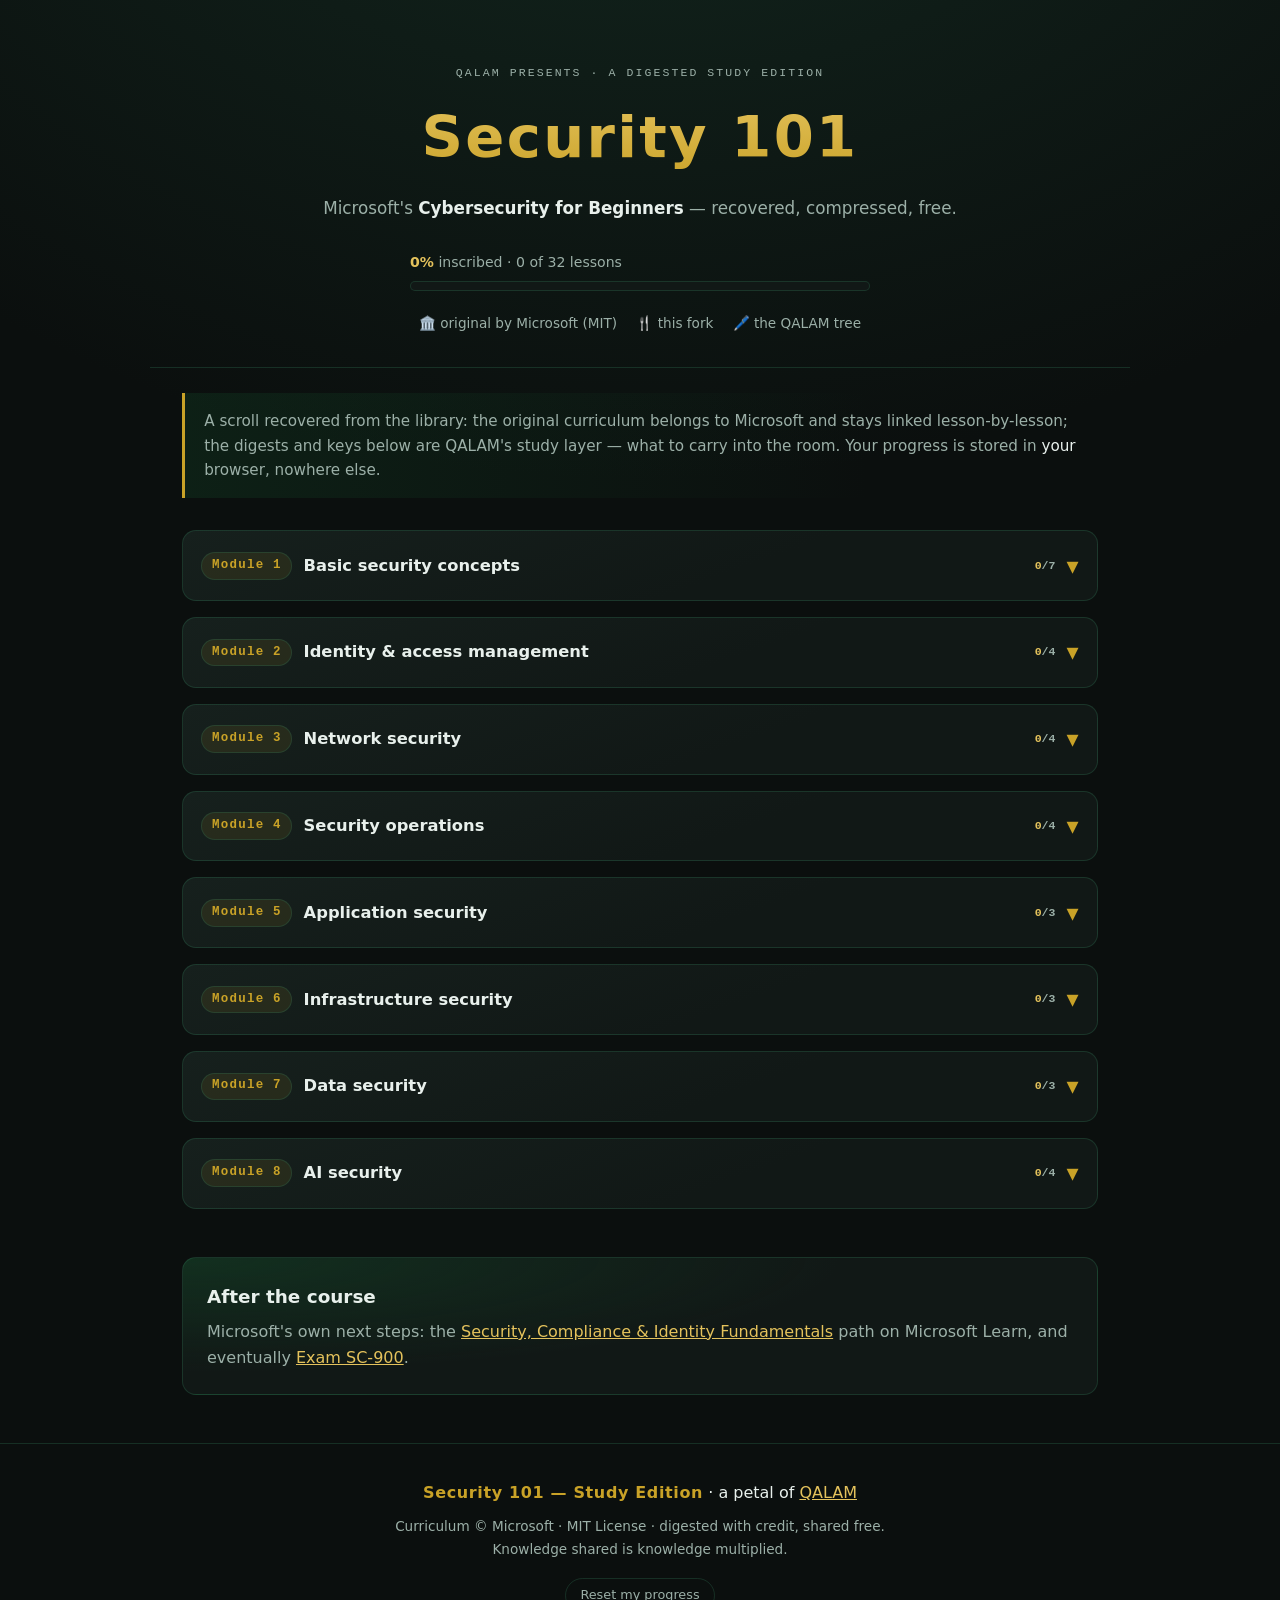
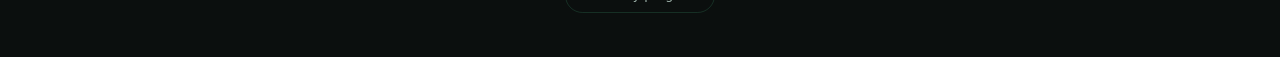
==== docs/index.html @ 444594b2 "feat: the QALAM study edition — Security 101 digested, tracked, free docs/ holds a vanilla study edi" ====
<!DOCTYPE html>
<html lang="en">
<head>
<meta charset="utf-8">
<meta name="viewport" content="width=device-width, initial-scale=1">
<title>Security 101 — Study Edition · QALAM</title>
<meta name="description" content="Microsoft's Cybersecurity for Beginners, digested and free: eight modules, thirty lessons, mastery tracking. Knowledge shared is knowledge multiplied.">
<meta name="theme-color" content="#0B0F0E">
<meta property="og:type" content="website">
<meta property="og:site_name" content="QALAM — القلم">
<meta property="og:title" content="Security 101 — Study Edition">
<meta property="og:description" content="Microsoft's Cybersecurity for Beginners, recovered by QALAM: digested, tracked, free forever.">
<meta property="og:url" content="https://matx104.github.io/Security-101/">
<meta property="og:image" content="https://matx104.github.io/Security-101/img/og.png">
<meta property="og:image:width" content="1200">
<meta property="og:image:height" content="630">
<meta name="twitter:card" content="summary_large_image">
<meta name="twitter:title" content="Security 101 — Study Edition">
<meta name="twitter:description" content="Microsoft's Cybersecurity for Beginners, recovered by QALAM — free forever.">
<meta name="twitter:image" content="https://matx104.github.io/Security-101/img/og.png">
<link rel="icon" type="image/svg+xml" href="img/logo.svg">
<link rel="stylesheet" href="css/styles.css?v=1">
</head>
<body>

<header class="hero">
  <p class="hero__eyebrow">QALAM presents · a digested study edition</p>
  <h1 class="hero__title">Security 101</h1>
  <p class="hero__sub">Microsoft's <em>Cybersecurity for Beginners</em> — recovered, compressed, free.</p>

  <div class="progress" id="progress">
    <p class="progress__label"><strong id="progress-pct">0%</strong> inscribed · <span id="progress-count">0 of 32 lessons</span></p>
    <div class="progress__bar" role="progressbar" aria-labelledby="progress-pct" aria-valuemin="0" aria-valuemax="100" aria-valuenow="0" id="progress-bar">
      <div class="progress__fill" id="progress-fill"></div>
    </div>
  </div>

  <nav class="hero__meta" aria-label="About this edition">
    <a href="https://github.com/microsoft/Security-101" target="_blank" rel="noopener noreferrer">🏛️ original by Microsoft (MIT)</a>
    <a href="https://github.com/matx104/Security-101" target="_blank" rel="noopener noreferrer">🍴 this fork</a>
    <a href="https://matx104.github.io/QALAM/" target="_blank" rel="noopener noreferrer">🖊️ the QALAM tree</a>
  </nav>
</header>

<main>
  <p class="creed">A scroll recovered from the library: the original curriculum belongs to Microsoft and stays
  linked lesson-by-lesson; the digests and keys below are QALAM's study layer — what to carry into the room.
  Your progress is stored in <em>your</em> browser, nowhere else.</p>

  <div id="modules" class="modules"></div>
  <p class="notice" id="notice" hidden></p>

  <section class="after">
    <h2>After the course</h2>
    <p>
      Microsoft's own next steps: the
      <a href="https://learn.microsoft.com/training/paths/describe-concepts-of-security-compliance-identity/" target="_blank" rel="noopener noreferrer">Security, Compliance &amp; Identity Fundamentals</a>
      path on Microsoft Learn, and eventually
      <a href="https://learn.microsoft.com/credentials/certifications/exams/sc-900/" target="_blank" rel="noopener noreferrer">Exam SC-900</a>.
    </p>
  </section>
</main>

<footer class="foot">
  <p class="foot__motto"><strong>Security 101 — Study Edition</strong> · a petal of <a href="https://matx104.github.io/QALAM/" target="_blank" rel="noopener noreferrer">QALAM</a></p>
  <p class="foot__sub">Curriculum © Microsoft · MIT License · digested with credit, shared free.<br>
  Knowledge shared is knowledge multiplied.</p>
  <p class="foot__links"><button type="button" class="reset" id="reset">Reset my progress</button></p>
</footer>

<script type="module" src="js/app.js?v=1"></script>
<noscript>
  <p class="notice">This study edition renders from <code>content/modules.json</code> and needs JavaScript.
  The original lessons remain readable in the fork, link above.</p>
</noscript>

</body>
</html>
---- docs/css/styles.css ----
/* ============================================================
   Security 101 — Study Edition · a QALAM petal
   Court palette: obsidian · dark emerald · gold. Vanilla CSS.
   ============================================================ */

:root {
  --obsidian: #0B0F0E;
  --panel: #111816;
  --panel-raised: #16201D;
  --emerald-deep: #14532D;
  --emerald: #1B4332;
  --emerald-bright: #2D6A4F;
  --gold: #C9A227;
  --gold-soft: #E4C25C;
  --text: #E8F0EC;
  --muted: #9CB0A8;
  --line: rgba(45, 106, 79, 0.35);
  --line-soft: rgba(45, 106, 79, 0.18);
  --radius: 14px;
  --pill: 999px;
  --font: system-ui, -apple-system, "Segoe UI", Roboto, "Noto Sans", sans-serif;
  --mono: ui-monospace, SFMono-Regular, Menlo, Consolas, monospace;
}

*, *::before, *::after { box-sizing: border-box; }

body {
  margin: 0;
  background:
    radial-gradient(120% 70% at 50% -20%, rgba(27, 67, 50, 0.5), transparent 70%),
    var(--obsidian);
  color: var(--text);
  font-family: var(--font);
  font-size: 16px;
  line-height: 1.6;
  -webkit-font-smoothing: antialiased;
}

.shell { width: 100%; max-width: 980px; margin-inline: auto; padding-inline: clamp(1rem, 4vw, 2rem); }
header.hero, main, footer.foot { padding-inline: clamp(1rem, 4vw, 2rem); }
header.hero, main { max-width: 980px; margin-inline: auto; }

a { color: var(--gold-soft); }
a:focus-visible, button:focus-visible, input:focus-visible {
  outline: 2px solid var(--gold);
  outline-offset: 3px;
  border-radius: 4px;
}

/* ---------- hero --------------------------------------------------------- */

.hero {
  padding-block: clamp(2.5rem, 7vw, 4rem) 2rem;
  text-align: center;
  border-bottom: 1px solid var(--line);
}
.hero__eyebrow {
  margin: 0;
  font-family: var(--mono);
  font-size: 0.72rem;
  letter-spacing: 0.18em;
  text-transform: uppercase;
  color: var(--muted);
}
.hero__title {
  margin: 0.6rem 0 0;
  font-size: clamp(2.4rem, 8vw, 3.6rem);
  letter-spacing: 0.04em;
  background: linear-gradient(180deg, var(--gold-soft), var(--gold));
  -webkit-background-clip: text;
  background-clip: text;
  color: transparent;
}
.hero__sub { margin: 0.7rem 0 0; color: var(--muted); font-size: 1.05rem; }
.hero__sub em { color: var(--text); font-style: normal; font-weight: 600; }

.progress { margin: 1.8rem auto 0; max-width: 460px; text-align: left; }
.progress__label { margin: 0 0 0.45rem; font-size: 0.88rem; color: var(--muted); }
.progress__label strong { color: var(--gold-soft); font-variant-numeric: tabular-nums; }
.progress__bar {
  height: 10px;
  border-radius: var(--pill);
  background: var(--panel);
  border: 1px solid var(--line);
  overflow: hidden;
}
.progress__fill {
  height: 100%;
  width: 0%;
  border-radius: var(--pill);
  background: linear-gradient(90deg, var(--emerald-bright), var(--gold));
  transition: width 0.5s cubic-bezier(0.25, 0.8, 0.35, 1);
}

.hero__meta {
  margin: 1.4rem 0 0;
  display: flex;
  flex-wrap: wrap;
  justify-content: center;
  gap: 0.5rem 1.2rem;
  font-size: 0.85rem;
}
.hero__meta a { color: var(--muted); text-decoration: none; }
.hero__meta a:hover { color: var(--gold-soft); }

/* ---------- creed + modules ---------------------------------------------- */

.creed {
  margin: 1.6rem 0 2rem;
  padding: 1rem 1.2rem;
  border-left: 3px solid var(--gold);
  border-radius: 0 var(--radius) var(--radius) 0;
  background: linear-gradient(90deg, rgba(20, 83, 45, 0.25), transparent 75%);
  color: var(--muted);
  font-size: 0.95rem;
}
.creed em { color: var(--text); font-style: normal; }

.modules { display: flex; flex-direction: column; gap: 1rem; }

.mod__h { margin: 0; }
.mod__head {
  display: flex;
  align-items: center;
  gap: 0.7rem;
  width: 100%;
  margin: 0;
  padding: 0.95rem 1.15rem;
  background: linear-gradient(160deg, var(--panel-raised), var(--panel) 60%);
  border: 1px solid var(--line);
  border-radius: var(--radius);
  color: var(--text);
  font: inherit;
  font-weight: 700;
  text-align: left;
  cursor: pointer;
  transition: border-color 0.18s ease, box-shadow 0.18s ease;
}
.mod__head:hover { border-color: var(--emerald-bright); }
.mod--open .mod__head {
  border-color: var(--gold);
  box-shadow: 0 0 26px -10px rgba(201, 162, 39, 0.45);
}
.mod__num {
  font-family: var(--mono);
  font-size: 0.78rem;
  letter-spacing: 0.1em;
  color: var(--gold);
  background: rgba(201, 162, 39, 0.1);
  border: 1px solid var(--line);
  border-radius: var(--pill);
  padding: 0.18rem 0.6rem;
}
.mod__title { flex: 1; font-size: 1.02rem; }
.mod__done { font-family: var(--mono); font-size: 0.72rem; color: var(--muted); }
.mod__done b { color: var(--gold-soft); font-weight: 600; }
.mod__chev { color: var(--gold); transition: transform 0.35s ease; }
.mod--open .mod__chev { transform: rotate(180deg); }

.mod__body {
  display: grid;
  grid-template-rows: 0fr;
  visibility: hidden;
  transition: grid-template-rows 0.5s cubic-bezier(0.25, 0.8, 0.35, 1), visibility 0s 0.5s;
}
.mod--open .mod__body {
  grid-template-rows: 1fr;
  visibility: visible;
  transition: grid-template-rows 0.5s cubic-bezier(0.25, 0.8, 0.35, 1);
}
.mod__scroller { overflow: hidden; min-height: 0; }
.mod__blurb { margin: 1rem 0.2rem 0.4rem; color: var(--muted); font-size: 0.92rem; }

/* ---------- lessons -------------------------------------------------------- */

.lesson {
  margin-top: 0.7rem;
  border: 1px solid var(--line-soft);
  border-radius: var(--radius);
  background: var(--panel);
  overflow: hidden;
  transition: border-color 0.18s ease;
}
.lesson:hover { border-color: var(--emerald-bright); }
.lesson--done { border-color: rgba(201, 162, 39, 0.45); }
.lesson--quiz { background: linear-gradient(160deg, rgba(20, 83, 45, 0.35), var(--panel)); }

.lesson__row {
  display: flex;
  align-items: center;
  gap: 0.8rem;
  width: 100%;
  padding: 0.9rem 1rem;
  background: none;
  border: 0;
  font: inherit;
  color: inherit;
  text-align: left;
  cursor: pointer;
}
.lesson__check {
  flex: none;
  width: 1.5rem;
  height: 1.5rem;
  border-radius: 8px;
  border: 1.5px solid var(--emerald-bright);
  background: var(--obsidian);
  display: grid;
  place-items: center;
  color: transparent;
  font-size: 0.95rem;
  transition: border-color 0.15s ease, background 0.15s ease, color 0.15s ease;
}
.lesson--done .lesson__check {
  border-color: var(--gold);
  background: rgba(201, 162, 39, 0.18);
  color: var(--gold-soft);
}
.lesson__id {
  font-family: var(--mono);
  font-size: 0.74rem;
  letter-spacing: 0.08em;
  color: var(--gold);
  flex: none;
  width: 2.4rem;
}
.lesson__name { flex: 1; font-weight: 600; line-height: 1.35; }
.lesson__mins {
  flex: none;
  font-family: var(--mono);
  font-size: 0.66rem;
  letter-spacing: 0.1em;
  text-transform: uppercase;
  color: var(--muted);
}
.lesson__chev { color: var(--muted); font-size: 0.8rem; transition: transform 0.3s ease; }
.lesson--open .lesson__chev { transform: rotate(90deg); color: var(--gold); }

.lesson__detail {
  display: grid;
  grid-template-rows: 0fr;
  visibility: hidden;
  transition: grid-template-rows 0.4s ease, visibility 0s 0.4s;
}
.lesson--open .lesson__detail {
  grid-template-rows: 1fr;
  visibility: visible;
  transition: grid-template-rows 0.4s ease;
}
.lesson__inner { overflow: hidden; min-height: 0; }
.lesson__pad { padding: 0 1rem 1rem 5rem; }
.lesson__objective { margin: 0 0 0.6rem; color: var(--muted); font-size: 0.92rem; }
.lesson__objective::before {
  content: "Objective — ";
  font-family: var(--mono);
  font-size: 0.68rem;
  letter-spacing: 0.12em;
  text-transform: uppercase;
  color: var(--gold);
}
.keys { list-style: none; margin: 0 0 0.8rem; padding: 0; display: grid; gap: 0.45rem; }
.keys li {
  position: relative;
  padding: 0.5rem 0.75rem 0.5rem 1.9rem;
  background: var(--panel-raised);
  border: 1px solid var(--line-soft);
  border-radius: 10px;
  font-size: 0.9rem;
  color: var(--text);
}
.keys li::before { content: "✒"; position: absolute; left: 0.7rem; color: var(--gold); }
.lesson__read {
  display: inline-flex;
  align-items: center;
  gap: 0.4rem;
  padding: 0.45rem 0.85rem;
  border: 1px solid var(--gold);
  border-radius: var(--pill);
  background: rgba(201, 162, 39, 0.08);
  color: var(--gold-soft);
  text-decoration: none;
  font-size: 0.84rem;
  transition: background 0.15s ease;
}
.lesson__read:hover { background: rgba(201, 162, 39, 0.16); }

.notice {
  margin: 1.5rem 0 0;
  padding: 1rem 1.2rem;
  border: 1px solid var(--line);
  border-left: 3px solid var(--gold);
  border-radius: var(--radius);
  background: var(--panel);
  color: var(--muted);
}

/* ---------- after + footer -------------------------------------------------- */

.after {
  margin-top: 3rem;
  padding: 1.5rem;
  border: 1px solid var(--line);
  border-radius: var(--radius);
  background: radial-gradient(120% 140% at 0% 0%, rgba(20, 83, 45, 0.4), transparent 60%), var(--panel);
}
.after h2 { margin: 0 0 0.5rem; font-size: 1.15rem; }
.after p { margin: 0; color: var(--muted); }

.foot {
  margin-top: 3rem;
  padding-block: 2.25rem 2.75rem;
  border-top: 1px solid var(--line);
  text-align: center;
}
.foot__motto { margin: 0; }
.foot__motto strong { color: var(--gold); letter-spacing: 0.04em; }
.foot__sub { margin: 0.6rem 0 0; color: var(--muted); font-size: 0.85rem; line-height: 1.7; }
.foot__links { margin: 1rem 0 0; }
.reset {
  font: inherit;
  font-size: 0.8rem;
  color: var(--muted);
  background: none;
  border: 1px solid var(--line);
  border-radius: var(--pill);
  padding: 0.4rem 0.9rem;
  cursor: pointer;
  transition: color 0.15s ease, border-color 0.15s ease;
}
.reset:hover { color: var(--gold-soft); border-color: var(--gold); }

@media (max-width: 560px) {
  .lesson__pad { padding-left: 1rem; }
  .lesson__mins { display: none; }
}

@media (prefers-reduced-motion: reduce) {
  * { transition: none !important; }
}

/* ---------- print: the study sheet ------------------------------------------- */

@media print {
  body { background: #fff; color: #111; }
  .hero { border: 0; }
  .hero__title { color: #6b5410; -webkit-text-fill-color: #6b5410; background: none; }
  .hero__sub, .creed, .hero__meta, .foot__links, .lesson__chev, .lesson__read { color: #333; }
  .mod__head { background: #fff; border-color: #999; cursor: default; }
  .mod__body, .lesson__detail { grid-template-rows: 1fr !important; visibility: visible !important; }
  .mod__scroller, .lesson__inner { overflow: visible; }
  .lesson, .keys li { background: #fff; border-color: #bbb; }
  .keys li::before { color: #000; }
  .lesson__check { border-color: #000; color: transparent; }
  .lesson--done .lesson__check { color: #000; }
  .lesson, .keys li { break-inside: avoid; }
}
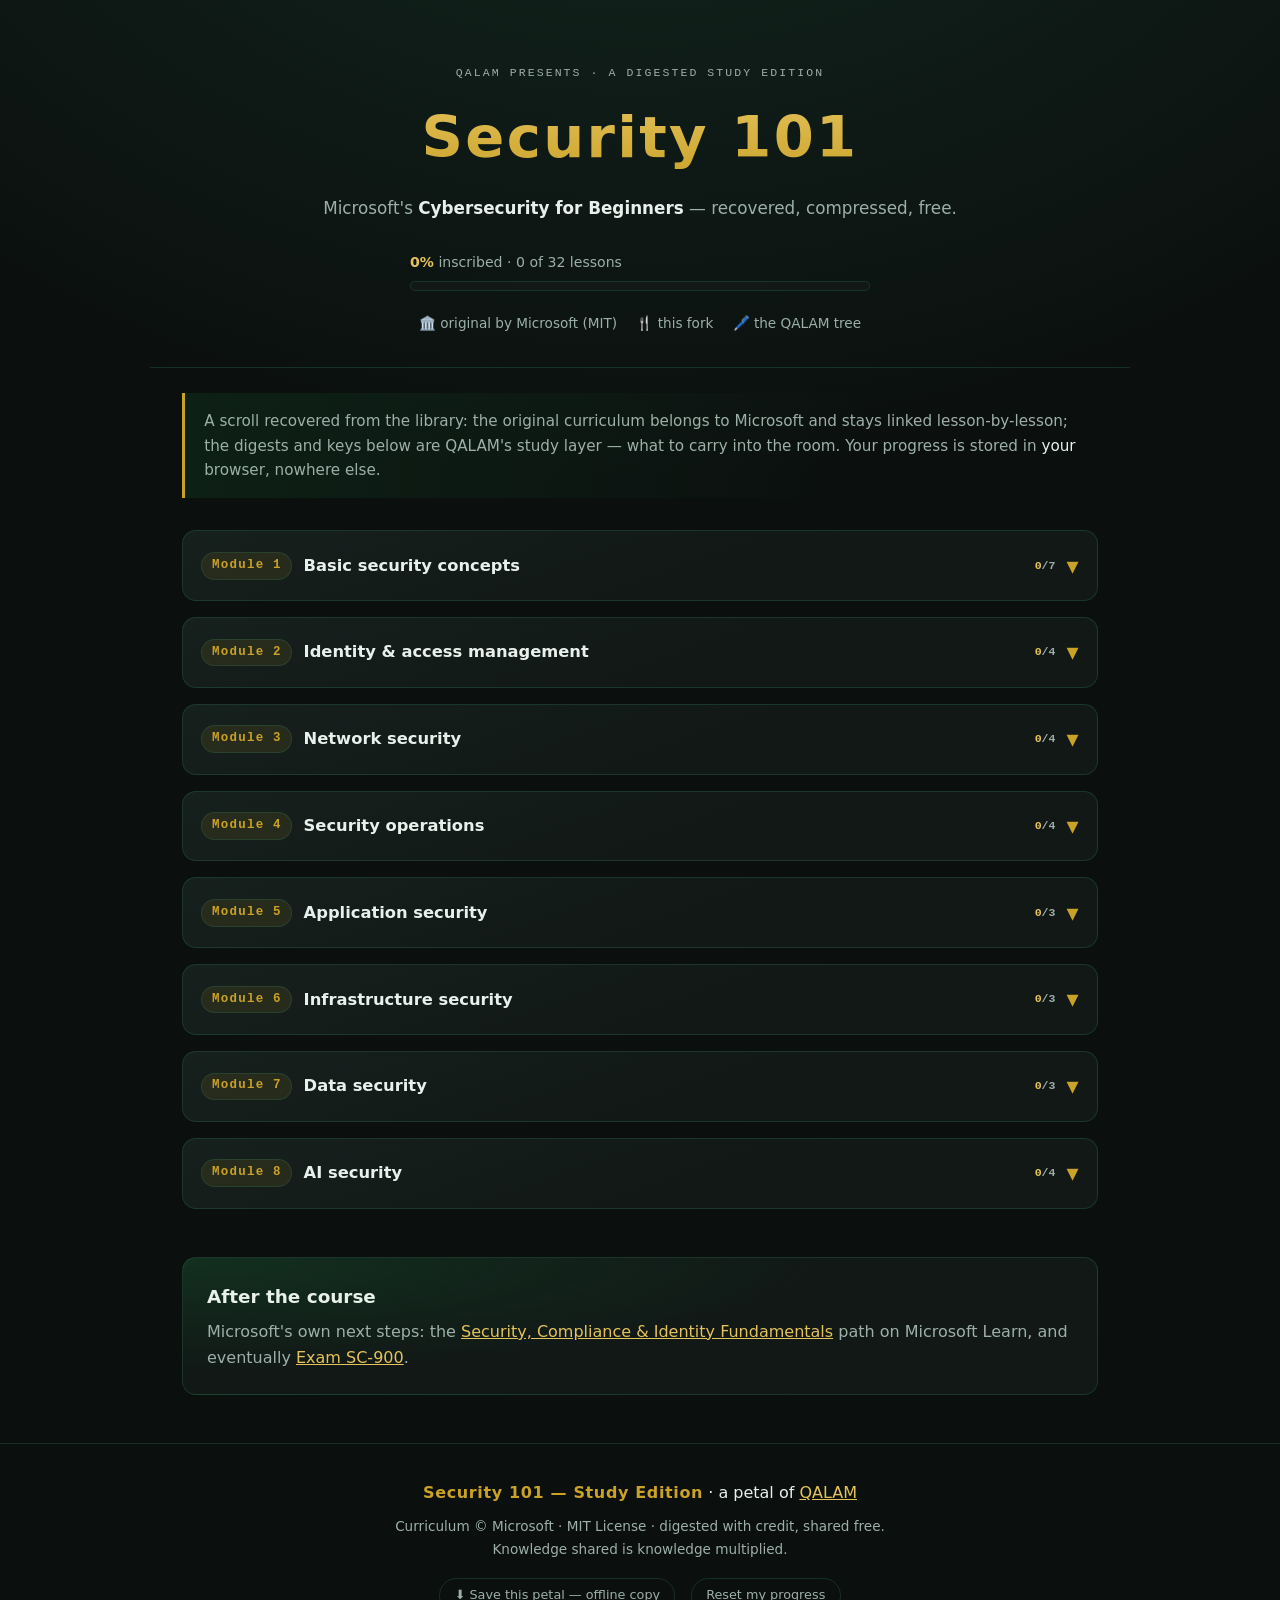
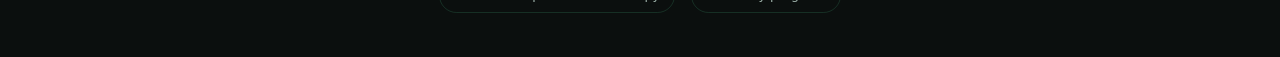
==== commit 8da166e7: "feat: offline petal — one-file offline edition Bring the first petal up to template standard: offlin" ====
--- a/docs/index.html
+++ b/docs/index.html
@@ -65,7 +65,7 @@
   <p class="foot__motto"><strong>Security 101 — Study Edition</strong> · a petal of <a href="https://matx104.github.io/QALAM/" target="_blank" rel="noopener noreferrer">QALAM</a></p>
   <p class="foot__sub">Curriculum © Microsoft · MIT License · digested with credit, shared free.<br>
   Knowledge shared is knowledge multiplied.</p>
-  <p class="foot__links"><button type="button" class="reset" id="reset">Reset my progress</button></p>
+  <p class="foot__links"><a class="reset" href="offline.html" style="text-decoration:none;display:inline-block;">⬇ Save this petal — offline copy</a> &nbsp; <button type="button" class="reset" id="reset">Reset my progress</button></p>
 </footer>
 
 <script type="module" src="js/app.js?v=1"></script>
